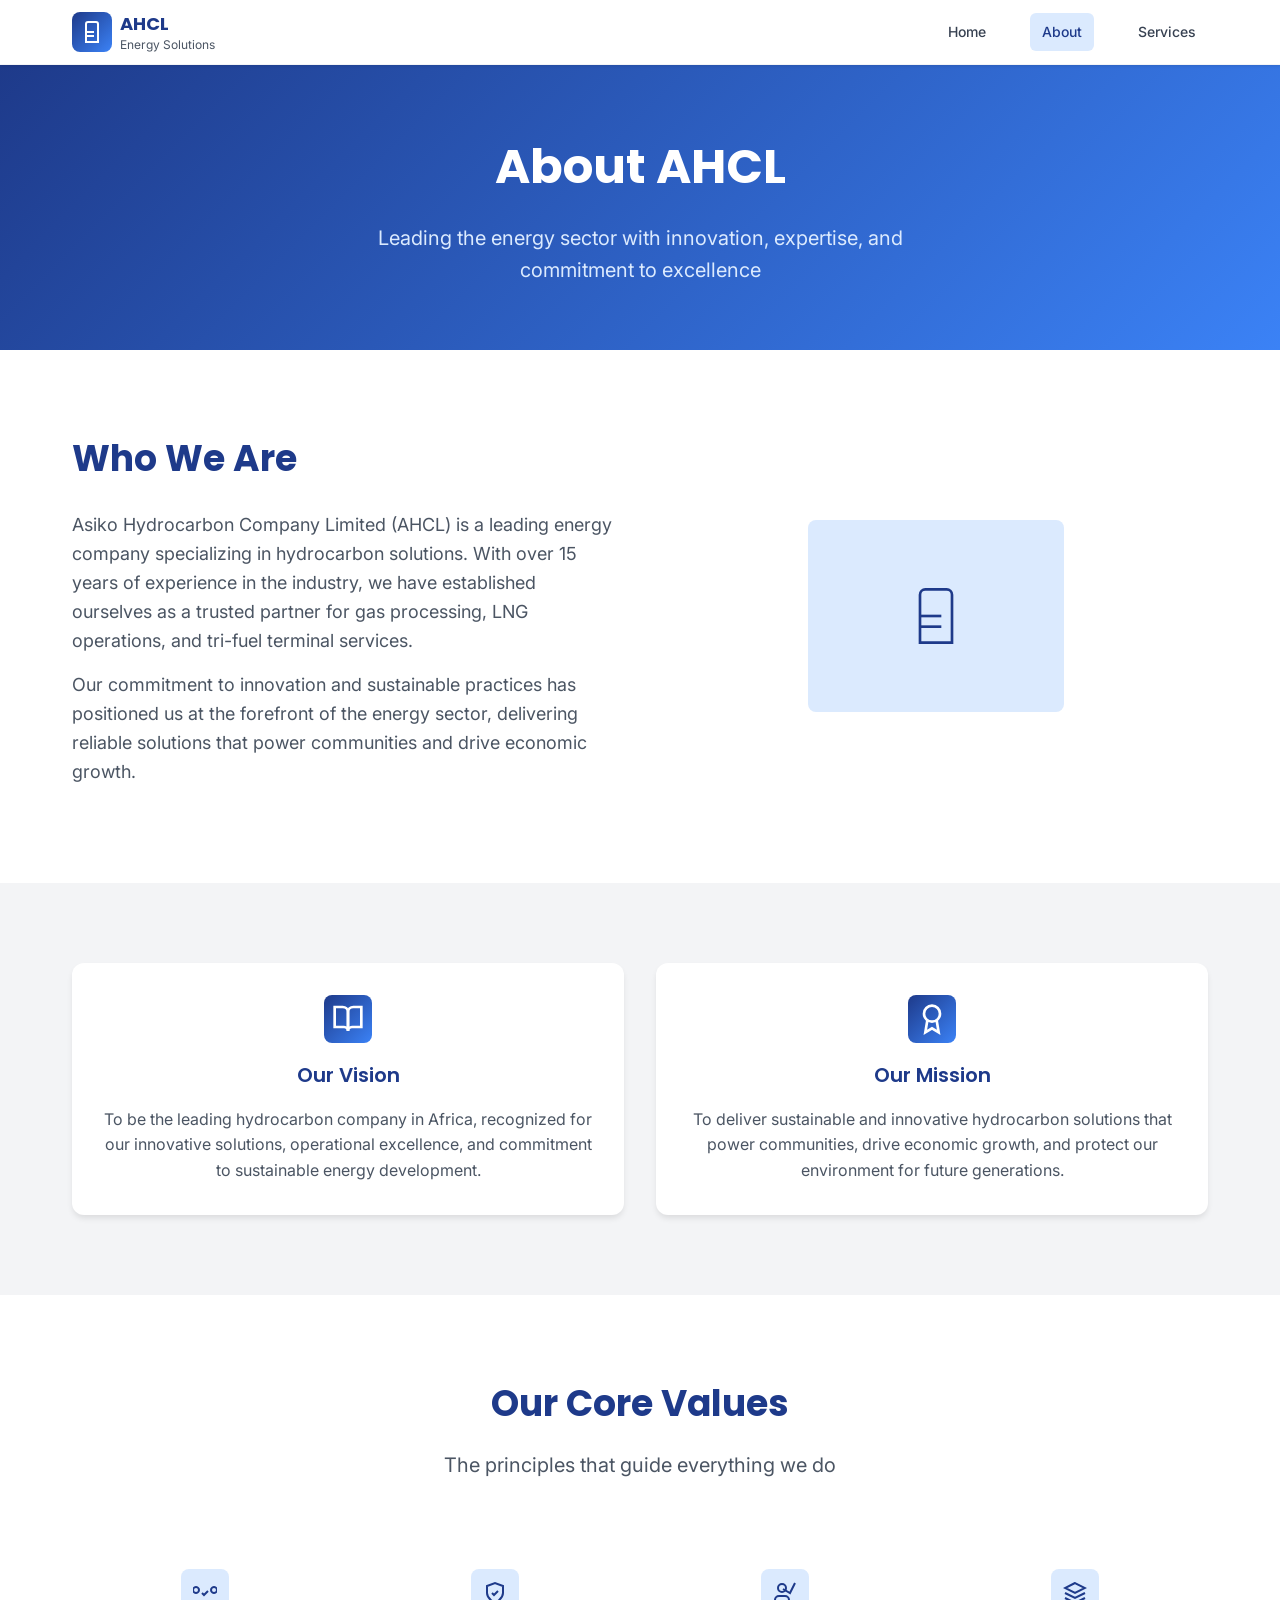
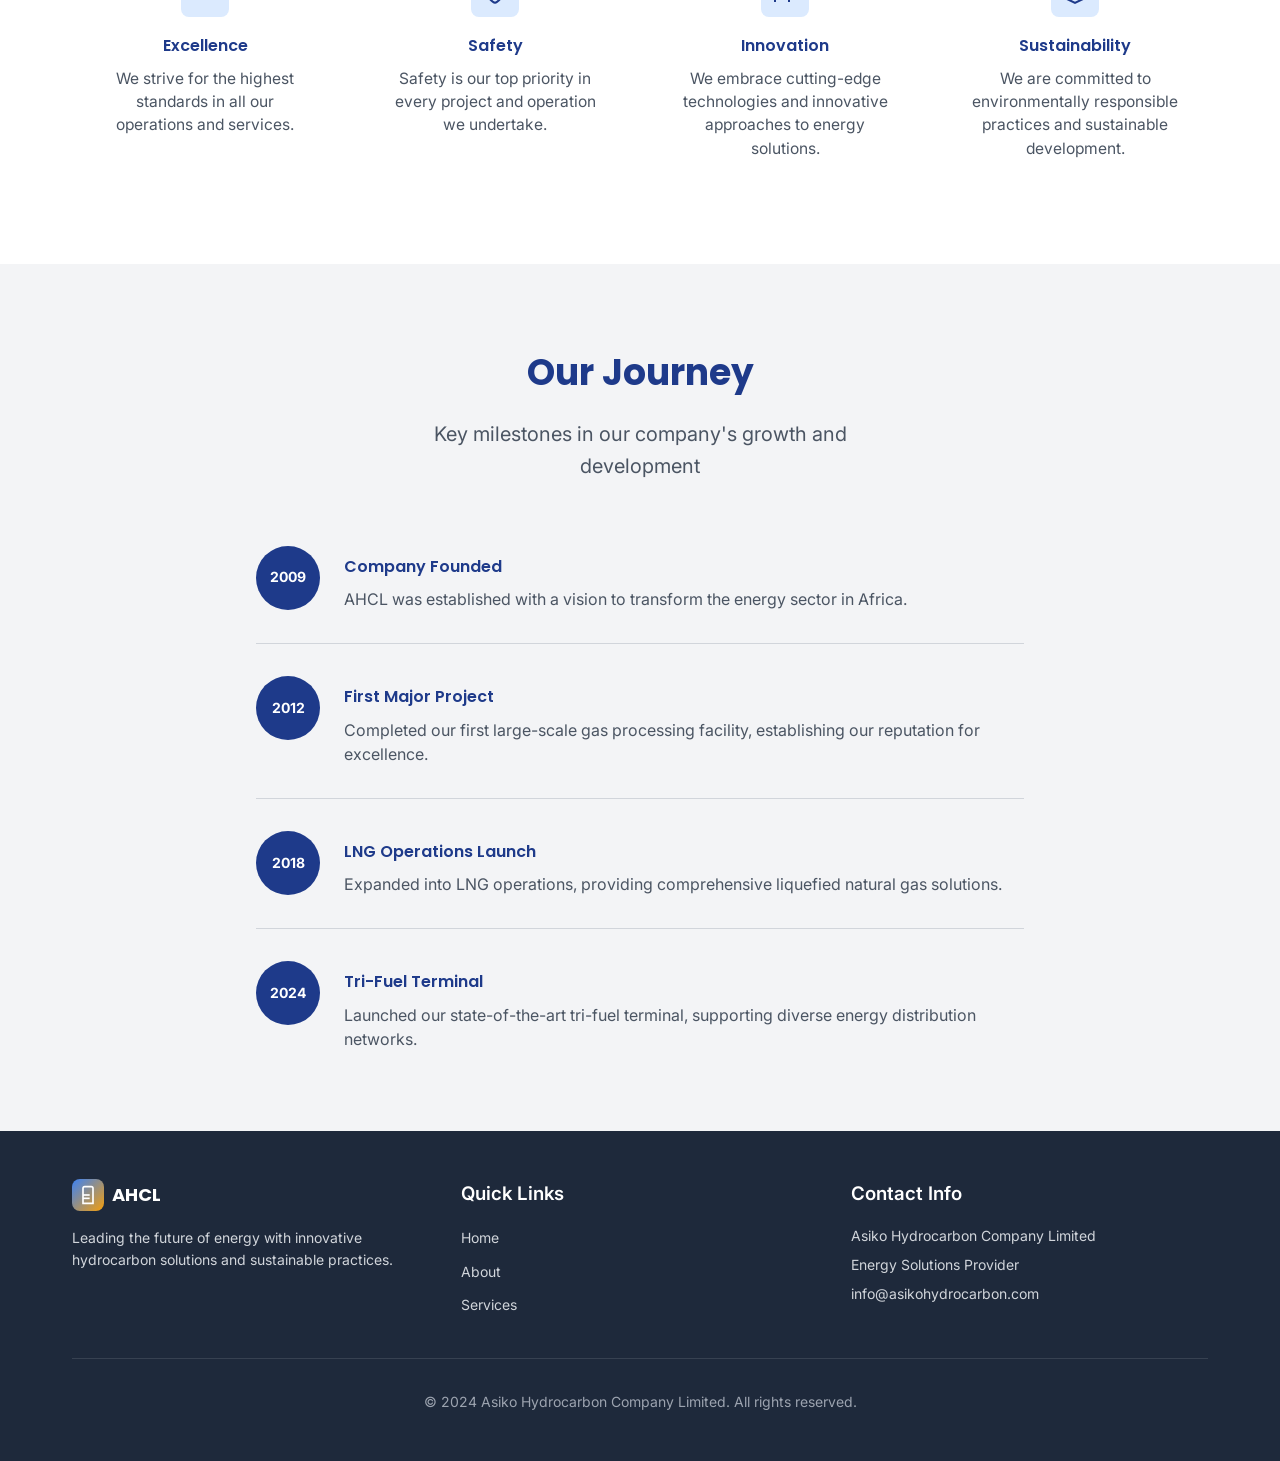
==== app/site/about.html @ 423af478 "feat: static site containerized with nginx" ====
<!DOCTYPE html>
<html lang="en">
<head>
    <meta charset="UTF-8">
    <meta name="viewport" content="width=device-width, initial-scale=1.0">
    <title>About - Asiko Hydrocarbon Company Limited</title>
    <meta name="description" content="Learn about Asiko Hydrocarbon Company Limited - Leading provider of hydrocarbon solutions">
    
    <link rel="preconnect" href="https://fonts.googleapis.com">
    <link rel="preconnect" href="https://fonts.gstatic.com" crossorigin>
    <link href="https://fonts.googleapis.com/css2?family=Inter:wght@300;400;500;600;700&family=Poppins:wght@400;500;600;700&display=swap" rel="stylesheet">
    <link rel="stylesheet" href="styles.css">
</head>
<body>
    <!-- Header -->
    <header class="header">
        <nav class="nav-container">
            <div class="nav-content">
                <!-- Logo -->
                <a href="index.html" class="logo-link">
                    <div class="logo-container">
                        <div class="logo-icon">
                            <svg width="24" height="24" viewBox="0 0 24 24" fill="none" stroke="currentColor" stroke-width="2">
                                <path d="M6 22V4a2 2 0 0 1 2-2h8a2 2 0 0 1 2 2v18Z"/>
                                <path d="M6 12h4h4"/>
                                <path d="M6 16h4h4"/>
                            </svg>
                        </div>
                        <div>
                            <div class="logo-title">AHCL</div>
                            <div class="logo-subtitle">Energy Solutions</div>
                        </div>
                    </div>
                </a>

                <!-- Desktop Navigation -->
                <div class="nav-desktop">
                    <a href="index.html" class="nav-link">Home</a>
                    <a href="about.html" class="nav-link active">About</a>
                    <a href="services.html" class="nav-link">Services</a>
                </div>

                <!-- Mobile menu button -->
                <button class="mobile-menu-btn" id="mobileMenuBtn">
                    <svg class="menu-icon" width="24" height="24" viewBox="0 0 24 24" fill="none" stroke="currentColor" stroke-width="2">
                        <line x1="4" x2="20" y1="6" y2="6"/>
                        <line x1="4" x2="20" y1="12" y2="12"/>
                        <line x1="4" x2="20" y1="18" y2="18"/>
                    </svg>
                    <svg class="close-icon hidden" width="24" height="24" viewBox="0 0 24 24" fill="none" stroke="currentColor" stroke-width="2">
                        <path d="m18 6-12 12"/>
                        <path d="m6 6 12 12"/>
                    </svg>
                </button>
            </div>

            <!-- Mobile Navigation -->
            <div class="nav-mobile hidden" id="mobileMenu">
                <div class="nav-mobile-content">
                    <a href="index.html" class="nav-mobile-link">Home</a>
                    <a href="about.html" class="nav-mobile-link active">About</a>
                    <a href="services.html" class="nav-mobile-link">Services</a>
                </div>
            </div>
        </nav>
    </header>

    <!-- Main Content -->
    <main>
        <!-- Page Header -->
        <section class="page-header">
            <div class="container">
                <h1 class="page-title">About AHCL</h1>
                <p class="page-description">
                    Leading the energy sector with innovation, expertise, and commitment to excellence
                </p>
            </div>
        </section>

        <!-- Company Overview -->
        <section class="section">
            <div class="container">
                <div class="content-grid">
                    <div class="content-text">
                        <h2 class="content-title">Who We Are</h2>
                        <p class="content-description">
                            Asiko Hydrocarbon Company Limited (AHCL) is a leading energy company specializing in 
                            hydrocarbon solutions. With over 15 years of experience in the industry, we have 
                            established ourselves as a trusted partner for gas processing, LNG operations, and 
                            tri-fuel terminal services.
                        </p>
                        <p class="content-description">
                            Our commitment to innovation and sustainable practices has positioned us at the 
                            forefront of the energy sector, delivering reliable solutions that power communities 
                            and drive economic growth.
                        </p>
                    </div>
                    <div class="content-image">
                        <div class="image-placeholder">
                            <svg width="64" height="64" viewBox="0 0 24 24" fill="none" stroke="currentColor" stroke-width="1">
                                <path d="M6 22V4a2 2 0 0 1 2-2h8a2 2 0 0 1 2 2v18Z"/>
                                <path d="M6 12h4h4"/>
                                <path d="M6 16h4h4"/>
                            </svg>
                        </div>
                    </div>
                </div>
            </div>
        </section>

        <!-- Vision & Mission -->
        <section class="section bg-light">
            <div class="container">
                <div class="vision-mission-grid">
                    <div class="vm-card">
                        <div class="vm-icon">
                            <svg width="32" height="32" viewBox="0 0 24 24" fill="none" stroke="currentColor" stroke-width="2">
                                <path d="M2 3h6a4 4 0 0 1 4 4v14a3 3 0 0 0-3-3H2z"/>
                                <path d="M22 3h-6a4 4 0 0 0-4 4v14a3 3 0 0 1 3-3h7z"/>
                            </svg>
                        </div>
                        <h3 class="vm-title">Our Vision</h3>
                        <p class="vm-description">
                            To be the leading hydrocarbon company in Africa, recognized for our innovative 
                            solutions, operational excellence, and commitment to sustainable energy development.
                        </p>
                    </div>

                    <div class="vm-card">
                        <div class="vm-icon">
                            <svg width="32" height="32" viewBox="0 0 24 24" fill="none" stroke="currentColor" stroke-width="2">
                                <circle cx="12" cy="8" r="6"/>
                                <path d="M15.477 12.89 17 22l-5-3-5 3 1.523-9.11"/>
                            </svg>
                        </div>
                        <h3 class="vm-title">Our Mission</h3>
                        <p class="vm-description">
                            To deliver sustainable and innovative hydrocarbon solutions that power communities, 
                            drive economic growth, and protect our environment for future generations.
                        </p>
                    </div>
                </div>
            </div>
        </section>

        <!-- Core Values -->
        <section class="section">
            <div class="container">
                <div class="section-header">
                    <h2 class="section-title">Our Core Values</h2>
                    <p class="section-description">
                        The principles that guide everything we do
                    </p>
                </div>

                <div class="values-grid">
                    <div class="value-item">
                        <div class="value-icon">
                            <svg width="24" height="24" viewBox="0 0 24 24" fill="none" stroke="currentColor" stroke-width="2">
                                <path d="M9 12l2 2 4-4"/>
                                <path d="M21 12c-1 0-3-1-3-3s2-3 3-3 3 1 3 3-2 3-3 3"/>
                                <path d="M3 12c1 0 3-1 3-3s-2-3-3-3-3 1-3 3 2 3 3 3"/>
                            </svg>
                        </div>
                        <h4 class="value-title">Excellence</h4>
                        <p class="value-description">
                            We strive for the highest standards in all our operations and services.
                        </p>
                    </div>

                    <div class="value-item">
                        <div class="value-icon">
                            <svg width="24" height="24" viewBox="0 0 24 24" fill="none" stroke="currentColor" stroke-width="2">
                                <path d="M12 22s8-4 8-10V5l-8-3-8 3v7c0 6 8 10 8 10"/>
                                <path d="m9 12 2 2 4-4"/>
                            </svg>
                        </div>
                        <h4 class="value-title">Safety</h4>
                        <p class="value-description">
                            Safety is our top priority in every project and operation we undertake.
                        </p>
                    </div>

                    <div class="value-item">
                        <div class="value-icon">
                            <svg width="24" height="24" viewBox="0 0 24 24" fill="none" stroke="currentColor" stroke-width="2">
                                <path d="M16 21v-2a4 4 0 0 0-4-4H6a4 4 0 0 0-4 4v2"/>
                                <circle cx="9" cy="7" r="4"/>
                                <path d="m22 2-5 10-7-4"/>
                            </svg>
                        </div>
                        <h4 class="value-title">Innovation</h4>
                        <p class="value-description">
                            We embrace cutting-edge technologies and innovative approaches to energy solutions.
                        </p>
                    </div>

                    <div class="value-item">
                        <div class="value-icon">
                            <svg width="24" height="24" viewBox="0 0 24 24" fill="none" stroke="currentColor" stroke-width="2">
                                <path d="M12 2L2 7l10 5 10-5-10-5z"/>
                                <path d="m2 17 10 5 10-5"/>
                                <path d="m2 12 10 5 10-5"/>
                            </svg>
                        </div>
                        <h4 class="value-title">Sustainability</h4>
                        <p class="value-description">
                            We are committed to environmentally responsible practices and sustainable development.
                        </p>
                    </div>
                </div>
            </div>
        </section>

        <!-- Company Timeline -->
        <section class="section bg-light">
            <div class="container">
                <div class="section-header">
                    <h2 class="section-title">Our Journey</h2>
                    <p class="section-description">
                        Key milestones in our company's growth and development
                    </p>
                </div>

                <div class="timeline">
                    <div class="timeline-item">
                        <div class="timeline-year">2009</div>
                        <div class="timeline-content">
                            <h4 class="timeline-title">Company Founded</h4>
                            <p class="timeline-description">
                                AHCL was established with a vision to transform the energy sector in Africa.
                            </p>
                        </div>
                    </div>

                    <div class="timeline-item">
                        <div class="timeline-year">2012</div>
                        <div class="timeline-content">
                            <h4 class="timeline-title">First Major Project</h4>
                            <p class="timeline-description">
                                Completed our first large-scale gas processing facility, establishing our reputation for excellence.
                            </p>
                        </div>
                    </div>

                    <div class="timeline-item">
                        <div class="timeline-year">2018</div>
                        <div class="timeline-content">
                            <h4 class="timeline-title">LNG Operations Launch</h4>
                            <p class="timeline-description">
                                Expanded into LNG operations, providing comprehensive liquefied natural gas solutions.
                            </p>
                        </div>
                    </div>

                    <div class="timeline-item">
                        <div class="timeline-year">2024</div>
                        <div class="timeline-content">
                            <h4 class="timeline-title">Tri-Fuel Terminal</h4>
                            <p class="timeline-description">
                                Launched our state-of-the-art tri-fuel terminal, supporting diverse energy distribution networks.
                            </p>
                        </div>
                    </div>
                </div>
            </div>
        </section>
    </main>

    <!-- Footer -->
    <footer class="footer">
        <div class="container">
            <div class="footer-content">
                <div class="footer-section">
                    <div class="footer-logo">
                        <div class="footer-logo-icon">
                            <svg width="20" height="20" viewBox="0 0 24 24" fill="none" stroke="currentColor" stroke-width="2">
                                <path d="M6 22V4a2 2 0 0 1 2-2h8a2 2 0 0 1 2 2v18Z"/>
                                <path d="M6 12h4h4"/>
                                <path d="M6 16h4h4"/>
                            </svg>
                        </div>
                        <span class="footer-logo-text">AHCL</span>
                    </div>
                    <p class="footer-description">
                        Leading the future of energy with innovative hydrocarbon solutions and sustainable practices.
                    </p>
                </div>

                <div class="footer-section">
                    <h3 class="footer-title">Quick Links</h3>
                    <ul class="footer-links">
                        <li><a href="index.html">Home</a></li>
                        <li><a href="about.html">About</a></li>
                        <li><a href="services.html">Services</a></li>
                    </ul>
                </div>

                <div class="footer-section">
                    <h3 class="footer-title">Contact Info</h3>
                    <div class="footer-contact">
                        <p>Asiko Hydrocarbon Company Limited</p>
                        <p>Energy Solutions Provider</p>
                        <p>info@asikohydrocarbon.com</p>
                    </div>
                </div>
            </div>

            <div class="footer-bottom">
                <p>&copy; 2024 Asiko Hydrocarbon Company Limited. All rights reserved.</p>
            </div>
        </div>
    </footer>

    <script src="script.js"></script>
</body>
</html>
---- app/site/styles.css ----
/* Reset and Base Styles */
* {
    margin: 0;
    padding: 0;
    box-sizing: border-box;
}

body {
    font-family: 'Inter', system-ui, sans-serif;
    line-height: 1.6;
    color: #374151;
    background-color: #ffffff;
}

.container {
    max-width: 1200px;
    margin: 0 auto;
    padding: 0 1rem;
}

@media (min-width: 640px) {
    .container {
        padding: 0 1.5rem;
    }
}

@media (min-width: 1024px) {
    .container {
        padding: 0 2rem;
    }
}

/* Utility Classes */
.hidden {
    display: none;
}

/* Color Variables */
:root {
    --primary: #1e3a8a;
    --secondary: #3b82f6;
    --accent: #f59e0b;
    --light: #dbeafe;
    --dark: #1e293b;
    --gray-100: #f3f4f6;
    --gray-300: #d1d5db;
    --gray-600: #4b5563;
    --gray-700: #374151;
}

/* Header Styles */
.header {
    background: white;
    box-shadow: 0 1px 3px rgba(0, 0, 0, 0.1);
    border-bottom: 1px solid var(--gray-100);
    position: sticky;
    top: 0;
    z-index: 50;
}

.nav-container {
    max-width: 1200px;
    margin: 0 auto;
    padding: 0 1rem;
}

@media (min-width: 640px) {
    .nav-container {
        padding: 0 1.5rem;
    }
}

@media (min-width: 1024px) {
    .nav-container {
        padding: 0 2rem;
    }
}

.nav-content {
    display: flex;
    justify-content: space-between;
    align-items: center;
    height: 4rem;
}

/* Logo Styles */
.logo-link {
    text-decoration: none;
    color: inherit;
}

.logo-container {
    display: flex;
    align-items: center;
    gap: 0.5rem;
    transition: transform 0.2s ease;
}

.logo-container:hover {
    transform: scale(1.05);
}

.logo-icon {
    width: 2.5rem;
    height: 2.5rem;
    background: linear-gradient(135deg, var(--primary), var(--secondary));
    border-radius: 0.5rem;
    display: flex;
    align-items: center;
    justify-content: center;
    color: white;
}

.logo-title {
    font-family: 'Poppins', sans-serif;
    font-weight: 700;
    font-size: 1.125rem;
    color: var(--primary);
}

.logo-subtitle {
    font-size: 0.75rem;
    color: var(--gray-600);
    margin-top: -0.25rem;
}

/* Navigation Styles */
.nav-desktop {
    display: none;
    align-items: center;
    gap: 2rem;
}

@media (min-width: 768px) {
    .nav-desktop {
        display: flex;
    }
}

.nav-link {
    padding: 0.5rem 0.75rem;
    border-radius: 0.375rem;
    font-size: 0.875rem;
    font-weight: 500;
    text-decoration: none;
    color: var(--gray-700);
    transition: all 0.2s ease;
}

.nav-link:hover {
    color: var(--primary);
    background-color: var(--gray-100);
}

.nav-link.active {
    color: var(--primary);
    background-color: var(--light);
}

/* Mobile Menu */
.mobile-menu-btn {
    display: flex;
    align-items: center;
    justify-content: center;
    padding: 0.5rem;
    border: none;
    background: none;
    border-radius: 0.375rem;
    color: var(--gray-600);
    cursor: pointer;
    transition: all 0.2s ease;
}

@media (min-width: 768px) {
    .mobile-menu-btn {
        display: none;
    }
}

.mobile-menu-btn:hover {
    color: var(--primary);
    background-color: var(--gray-100);
}

.nav-mobile {
    border-top: 1px solid var(--gray-100);
}

@media (min-width: 768px) {
    .nav-mobile {
        display: none;
    }
}

.nav-mobile-content {
    padding: 0.5rem 0;
    display: flex;
    flex-direction: column;
    gap: 0.25rem;
}

.nav-mobile-link {
    display: block;
    padding: 0.5rem 0.75rem;
    border-radius: 0.375rem;
    font-size: 1rem;
    font-weight: 500;
    text-decoration: none;
    color: var(--gray-700);
    transition: all 0.2s ease;
}

.nav-mobile-link:hover {
    color: var(--primary);
    background-color: var(--gray-100);
}

.nav-mobile-link.active {
    color: var(--primary);
    background-color: var(--light);
}

/* Hero Section */
.hero {
    background: linear-gradient(135deg, var(--primary) 0%, var(--secondary) 50%, #60a5fa 100%);
    position: relative;
    overflow: hidden;
}

.hero-overlay {
    position: absolute;
    inset: 0;
    background: rgba(0, 0, 0, 0.1);
}

.hero-content {
    position: relative;
    max-width: 1200px;
    margin: 0 auto;
    padding: 6rem 1rem 8rem;
    text-align: center;
}

@media (min-width: 640px) {
    .hero-content {
        padding: 6rem 1.5rem 8rem;
    }
}

@media (min-width: 1024px) {
    .hero-content {
        padding: 8rem 2rem;
    }
}

.hero-text {
    animation: fadeIn 0.6s ease-out;
}

.hero-title {
    font-family: 'Poppins', sans-serif;
    font-weight: 700;
    font-size: 2.5rem;
    color: white;
    margin-bottom: 1.5rem;
    line-height: 1.2;
}

@media (min-width: 768px) {
    .hero-title {
        font-size: 3.75rem;
    }
}

@media (min-width: 1024px) {
    .hero-title {
        font-size: 4.5rem;
    }
}

.hero-subtitle {
    display: block;
    color: var(--accent);
}

.hero-description {
    font-size: 1.25rem;
    color: #dbeafe;
    margin-bottom: 2rem;
    max-width: 48rem;
    margin-left: auto;
    margin-right: auto;
    line-height: 1.6;
}

@media (min-width: 768px) {
    .hero-description {
        font-size: 1.5rem;
    }
}

.hero-buttons {
    display: flex;
    flex-direction: column;
    gap: 1rem;
    justify-content: center;
    align-items: center;
}

@media (min-width: 640px) {
    .hero-buttons {
        flex-direction: row;
    }
}

.hero-gradient-bottom {
    position: absolute;
    bottom: 0;
    left: 0;
    right: 0;
    height: 6rem;
    background: linear-gradient(to top, white, transparent);
}

/* Button Styles */
.btn {
    display: inline-flex;
    align-items: center;
    gap: 0.5rem;
    padding: 1rem 2rem;
    font-weight: 600;
    border-radius: 0.5rem;
    text-decoration: none;
    transition: all 0.3s ease;
    border: 2px solid transparent;
}

.btn-primary {
    background: white;
    color: var(--primary);
    box-shadow: 0 10px 15px -3px rgba(0, 0, 0, 0.1);
}

.btn-primary:hover {
    background: var(--gray-100);
    transform: scale(1.05);
}

.btn-secondary {
    border: 2px solid white;
    color: white;
    background: transparent;
}

.btn-secondary:hover {
    background: white;
    color: var(--primary);
}

/* Page Header */
.page-header {
    background: linear-gradient(135deg, var(--primary) 0%, var(--secondary) 100%);
    color: white;
    padding: 4rem 0;
    text-align: center;
}

.page-title {
    font-family: 'Poppins', sans-serif;
    font-weight: 700;
    font-size: 2.25rem;
    margin-bottom: 1rem;
}

@media (min-width: 768px) {
    .page-title {
        font-size: 3rem;
    }
}

.page-description {
    font-size: 1.125rem;
    color: #dbeafe;
    max-width: 36rem;
    margin: 0 auto;
}

@media (min-width: 768px) {
    .page-description {
        font-size: 1.25rem;
    }
}

/* Section Styles */
.section {
    padding: 5rem 0;
}

.bg-light {
    background-color: var(--gray-100);
}

.section-header {
    text-align: center;
    margin-bottom: 4rem;
}

.section-title {
    font-family: 'Poppins', sans-serif;
    font-weight: 700;
    font-size: 1.875rem;
    color: var(--primary);
    margin-bottom: 1rem;
}

@media (min-width: 768px) {
    .section-title {
        font-size: 2.25rem;
    }
}

.section-description {
    font-size: 1.125rem;
    color: var(--gray-600);
    max-width: 32rem;
    margin: 0 auto;
}

@media (min-width: 768px) {
    .section-description {
        font-size: 1.25rem;
    }
}

.section-footer {
    text-align: center;
    margin-top: 3rem;
}

/* Stats Section */
.stats {
    padding: 4rem 0;
    background-color: var(--gray-100);
}

.stats-grid {
    display: grid;
    grid-template-columns: repeat(2, 1fr);
    gap: 2rem;
}

@media (min-width: 1024px) {
    .stats-grid {
        grid-template-columns: repeat(4, 1fr);
    }
}

.stat-item {
    text-align: center;
    animation: slideIn 0.6s ease-out;
}

.stat-number {
    font-size: 1.875rem;
    font-weight: 700;
    color: var(--primary);
    margin-bottom: 0.5rem;
}

@media (min-width: 1024px) {
    .stat-number {
        font-size: 2.25rem;
    }
}

.stat-label {
    color: var(--gray-600);
    font-weight: 500;
}

/* Services Preview */
.services-preview {
    padding: 5rem 0;
}

.services-grid {
    display: grid;
    grid-template-columns: 1fr;
    gap: 2rem;
}

@media (min-width: 768px) {
    .services-grid {
        grid-template-columns: repeat(3, 1fr);
    }
}

.service-card {
    background: white;
    border-radius: 0.75rem;
    padding: 2rem;
    box-shadow: 0 10px 15px -3px rgba(0, 0, 0, 0.1);
    border: 1px solid var(--gray-100);
    transition: all 0.3s ease;
}

.service-card:hover {
    transform: translateY(-8px);
    box-shadow: 0 20px 40px rgba(59, 130, 246, 0.15);
}

.service-icon {
    width: 4rem;
    height: 4rem;
    background: linear-gradient(135deg, var(--primary), var(--secondary));
    border-radius: 0.75rem;
    display: flex;
    align-items: center;
    justify-content: center;
    color: white;
    margin-bottom: 1.5rem;
}

.service-title {
    font-family: 'Poppins', sans-serif;
    font-weight: 600;
    font-size: 1.25rem;
    color: var(--primary);
    margin-bottom: 1rem;
}

.service-description {
    color: var(--gray-600);
    line-height: 1.6;
}

/* Services Detailed */
.services-detailed-grid {
    display: grid;
    grid-template-columns: 1fr;
    gap: 2rem;
}

@media (min-width: 1024px) {
    .services-detailed-grid {
        grid-template-columns: repeat(3, 1fr);
    }
}

.service-detailed-card {
    background: white;
    border-radius: 0.75rem;
    padding: 2rem;
    box-shadow: 0 4px 6px -1px rgba(0, 0, 0, 0.1);
    border: 1px solid var(--gray-100);
}

.service-detailed-header {
    display: flex;
    align-items: center;
    gap: 1rem;
    margin-bottom: 1rem;
}

.service-detailed-icon {
    width: 3rem;
    height: 3rem;
    background: linear-gradient(135deg, var(--primary), var(--secondary));
    border-radius: 0.5rem;
    display: flex;
    align-items: center;
    justify-content: center;
    color: white;
}

.service-detailed-title {
    font-family: 'Poppins', sans-serif;
    font-weight: 600;
    font-size: 1.25rem;
    color: var(--primary);
}

.service-detailed-description {
    color: var(--gray-600);
    line-height: 1.6;
    margin-bottom: 1.5rem;
}

.service-features {
    list-style: none;
}

.service-features li {
    padding: 0.5rem 0;
    color: var(--gray-700);
    position: relative;
    padding-left: 1.5rem;
}

.service-features li::before {
    content: "✓";
    color: var(--secondary);
    font-weight: bold;
    position: absolute;
    left: 0;
}

/* Mission Section */
.mission {
    padding: 5rem 0;
    background: linear-gradient(135deg, var(--light), #bfdbfe);
}

.mission-content {
    max-width: 64rem;
    margin: 0 auto;
    text-align: center;
}

.mission-icon {
    width: 5rem;
    height: 5rem;
    background: linear-gradient(135deg, var(--primary), var(--accent));
    border-radius: 50%;
    display: flex;
    align-items: center;
    justify-content: center;
    color: white;
    margin: 0 auto 2rem;
}

.mission-title {
    font-family: 'Poppins', sans-serif;
    font-weight: 700;
    font-size: 1.875rem;
    color: var(--primary);
    margin-bottom: 1.5rem;
}

@media (min-width: 768px) {
    .mission-title {
        font-size: 2.25rem;
    }
}

.mission-description {
    font-size: 1.125rem;
    color: var(--gray-700);
    line-height: 1.6;
}

@media (min-width: 768px) {
    .mission-description {
        font-size: 1.25rem;
    }
}

/* Content Grid (About Page) */
.content-grid {
    display: grid;
    grid-template-columns: 1fr;
    gap: 3rem;
    align-items: center;
}

@media (min-width: 1024px) {
    .content-grid {
        grid-template-columns: 1fr 1fr;
    }
}


.content-title {
    font-family: 'Poppins', sans-serif;
    font-weight: 700;
    font-size: 1.875rem;
    color: var(--primary);
    margin-bottom: 1.5rem;
}

@media (min-width: 768px) {
    .content-title {
        font-size: 2.25rem;
    }
}

.content-description {
    color: var(--gray-600);
    line-height: 1.6;
    margin-bottom: 1rem;
    font-size: 1.125rem;
}

.content-image {
    display: flex;
    justify-content: center;
    align-items: center;
}

.image-placeholder {
    width: 16rem;
    height: 12rem;
    background: var(--light);
    border-radius: 0.5rem;
    display: flex;
    align-items: center;
    justify-content: center;
    color: var(--primary);
}

/* Vision & Mission Cards */
.vision-mission-grid {
    display: grid;
    grid-template-columns: 1fr;
    gap: 2rem;
}

@media (min-width: 768px) {
    .vision-mission-grid {
        grid-template-columns: repeat(2, 1fr);
    }
}

.vm-card {
    background: white;
    border-radius: 0.75rem;
    padding: 2rem;
    box-shadow: 0 4px 6px -1px rgba(0, 0, 0, 0.1);
    text-align: center;
}

.vm-icon {
    width: 3rem;
    height: 3rem;
    background: linear-gradient(135deg, var(--primary), var(--secondary));
    border-radius: 0.5rem;
    display: flex;
    align-items: center;
    justify-content: center;
    color: white;
    margin: 0 auto 1rem;
}

.vm-title {
    font-family: 'Poppins', sans-serif;
    font-weight: 600;
    font-size: 1.25rem;
    color: var(--primary);
    margin-bottom: 1rem;
}

.vm-description {
    color: var(--gray-600);
    line-height: 1.6;
}

/* Values Grid */
.values-grid {
    display: grid;
    grid-template-columns: 1fr;
    gap: 1.5rem;
}

@media (min-width: 640px) {
    .values-grid {
        grid-template-columns: repeat(2, 1fr);
    }
}

@media (min-width: 1024px) {
    .values-grid {
        grid-template-columns: repeat(4, 1fr);
    }
}

.value-item {
    text-align: center;
    padding: 1.5rem;
}

.value-icon {
    width: 3rem;
    height: 3rem;
    background: var(--light);
    border-radius: 0.5rem;
    display: flex;
    align-items: center;
    justify-content: center;
    color: var(--primary);
    margin: 0 auto 1rem;
}

.value-title {
    font-family: 'Poppins', sans-serif;
    font-weight: 600;
    color: var(--primary);
    margin-bottom: 0.5rem;
}

.value-description {
    color: var(--gray-600);
    font-size: 0.975rem;
    line-height: 1.5;
}

/* Timeline */
.timeline {
    max-width: 48rem;
    margin: 0 auto;
}

.timeline-item {
    display: flex;
    gap: 1.5rem;
    margin-bottom: 2rem;
    padding-bottom: 2rem;
    border-bottom: 1px solid var(--gray-300);
}

.timeline-item:last-child {
    border-bottom: none;
    margin-bottom: 0;
    padding-bottom: 0;
}

.timeline-year {
    flex-shrink: 0;
    width: 4rem;
    height: 4rem;
    background: var(--primary);
    color: white;
    border-radius: 50%;
    display: flex;
    align-items: center;
    justify-content: center;
    font-weight: 700;
    font-size: 0.875rem;
}

.timeline-content {
    flex: 1;
    padding-top: 0.5rem;
}

.timeline-title {
    font-family: 'Poppins', sans-serif;
    font-weight: 600;
    color: var(--primary);
    margin-bottom: 0.5rem;
}

.timeline-description {
    color: var(--gray-600);
    line-height: 1.5;
}

/* Process Grid */
.process-grid {
    display: grid;
    grid-template-columns: 1fr;
    gap: 2rem;
}

@media (min-width: 640px) {
    .process-grid {
        grid-template-columns: repeat(2, 1fr);
    }
}

@media (min-width: 1024px) {
    .process-grid {
        grid-template-columns: repeat(4, 1fr);
    }
}

.process-step {
    text-align: center;
    padding: 1.5rem;
}

.process-number {
    width: 3rem;
    height: 3rem;
    background: var(--primary);
    color: white;
    border-radius: 50%;
    display: flex;
    align-items: center;
    justify-content: center;
    font-weight: 700;
    font-size: 1.125rem;
    margin: 0 auto 1rem;
}

.process-title {
    font-family: 'Poppins', sans-serif;
    font-weight: 600;
    color: var(--primary);
    margin-bottom: 0.5rem;
}

.process-description {
    color: var(--gray-600);
    font-size: 0.875rem;
    line-height: 1.5;
}

/* Advantages Grid */
.advantages-grid {
    display: grid;
    grid-template-columns: 1fr;
    gap: 1.5rem;
}

@media (min-width: 640px) {
    .advantages-grid {
        grid-template-columns: repeat(2, 1fr);
    }
}

@media (min-width: 1024px) {
    .advantages-grid {
        grid-template-columns: repeat(4, 1fr);
    }
}

.advantage-item {
    text-align: center;
    padding: 1.5rem;
    background: white;
    border-radius: 0.5rem;
    box-shadow: 0 1px 3px rgba(0, 0, 0, 0.1);
}

.advantage-icon {
    width: 3rem;
    height: 3rem;
    background: var(--light);
    border-radius: 0.5rem;
    display: flex;
    align-items: center;
    justify-content: center;
    color: var(--primary);
    margin: 0 auto 1rem;
}

.advantage-title {
    font-family: 'Poppins', sans-serif;
    font-weight: 600;
    color: var(--primary);
    margin-bottom: 0.5rem;
    font-size: 0.875rem;
}

.advantage-description {
    color: var(--gray-600);
    font-size: 0.875rem;
    line-height: 1.5;
}

/* Footer */
.footer {
    background: var(--dark);
    color: white;
    padding: 3rem 0;
}

.footer-content {
    display: grid;
    grid-template-columns: 1fr;
    gap: 2rem;
}

@media (min-width: 768px) {
    .footer-content {
        grid-template-columns: repeat(3, 1fr);
    }
}



.footer-logo {
    display: flex;
    align-items: center;
    gap: 0.5rem;
    margin-bottom: 1rem;
}

.footer-logo-icon {
    width: 2rem;
    height: 2rem;
    background: linear-gradient(135deg, var(--secondary), var(--accent));
    border-radius: 0.5rem;
    display: flex;
    align-items: center;
    justify-content: center;
    color: white;
}

.footer-logo-text {
    font-family: 'Poppins', sans-serif;
    font-weight: 700;
    font-size: 1.125rem;
}

.footer-description {
    color: #d1d5db;
    font-size: 0.875rem;
    line-height: 1.6;
}

.footer-title {
    font-weight: 600;
    margin-bottom: 1rem;
}

.footer-links {
    list-style: none;
}

.footer-links li {
    margin-bottom: 0.5rem;
}

.footer-links a {
    color: #d1d5db;
    text-decoration: none;
    font-size: 0.875rem;
    transition: color 0.2s ease;
}

.footer-links a:hover {
    color: white;
}

.footer-contact {
    font-size: 0.875rem;
    color: #d1d5db;
    line-height: 1.5;
}

.footer-contact p {
    margin-bottom: 0.5rem;
}

.footer-bottom {
    border-top: 1px solid #374151;
    margin-top: 2rem;
    padding-top: 2rem;
    text-align: center;
    font-size: 0.875rem;
    color: #9ca3af;
}

/* Animations */
@keyframes fadeIn {
    from {
        opacity: 0;
        transform: translateY(20px);
    }
    to {
        opacity: 1;
        transform: translateY(0);
    }
}

@keyframes slideIn {
    from {
        opacity: 0;
        transform: translateX(-20px);
    }
    to {
        opacity: 1;
        transform: translateX(0);
    }
}

/* Responsive adjustments */
@media (max-width: 640px) {
    .hero-content {
        padding: 4rem 1rem 6rem;
    }
    
    .hero-title {
        font-size: 2rem;
    }
    
    .hero-description {
        font-size: 1rem;
    }
    
    .section {
        padding: 3rem 0;
    }
}
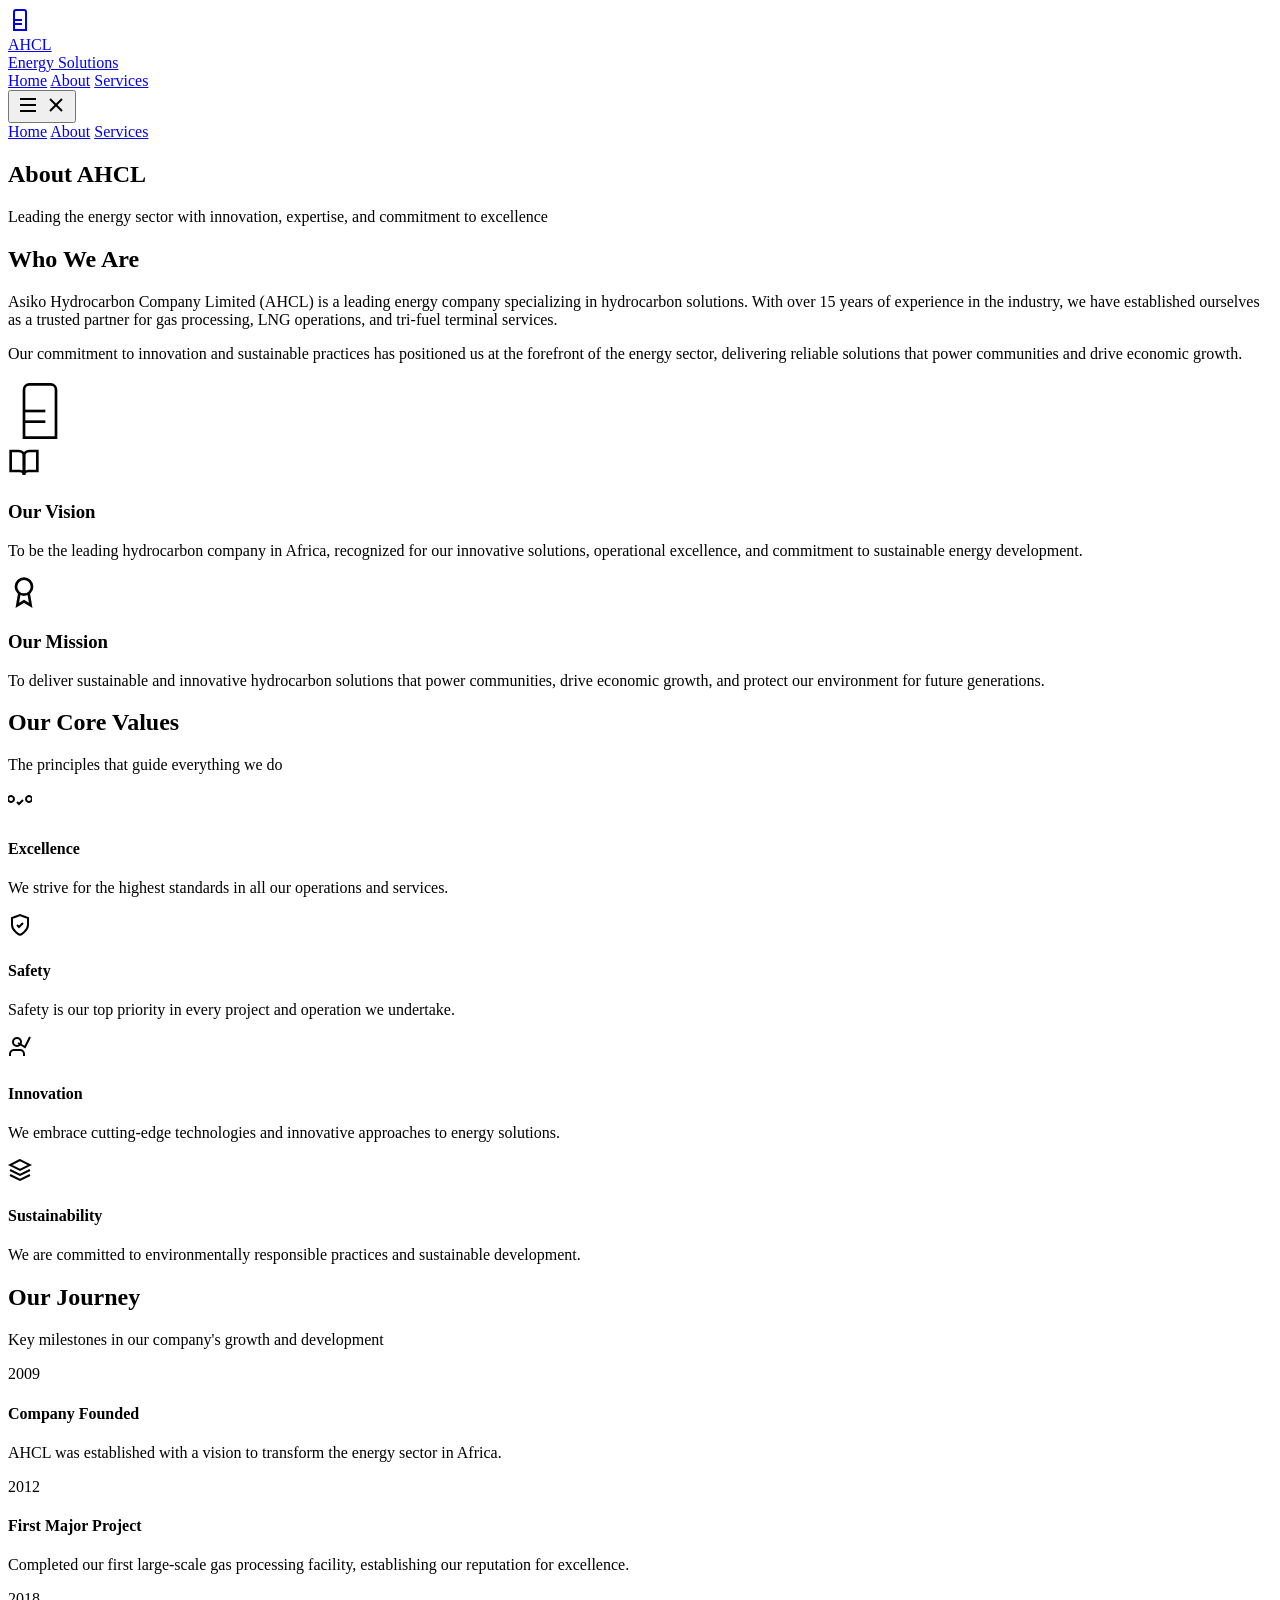
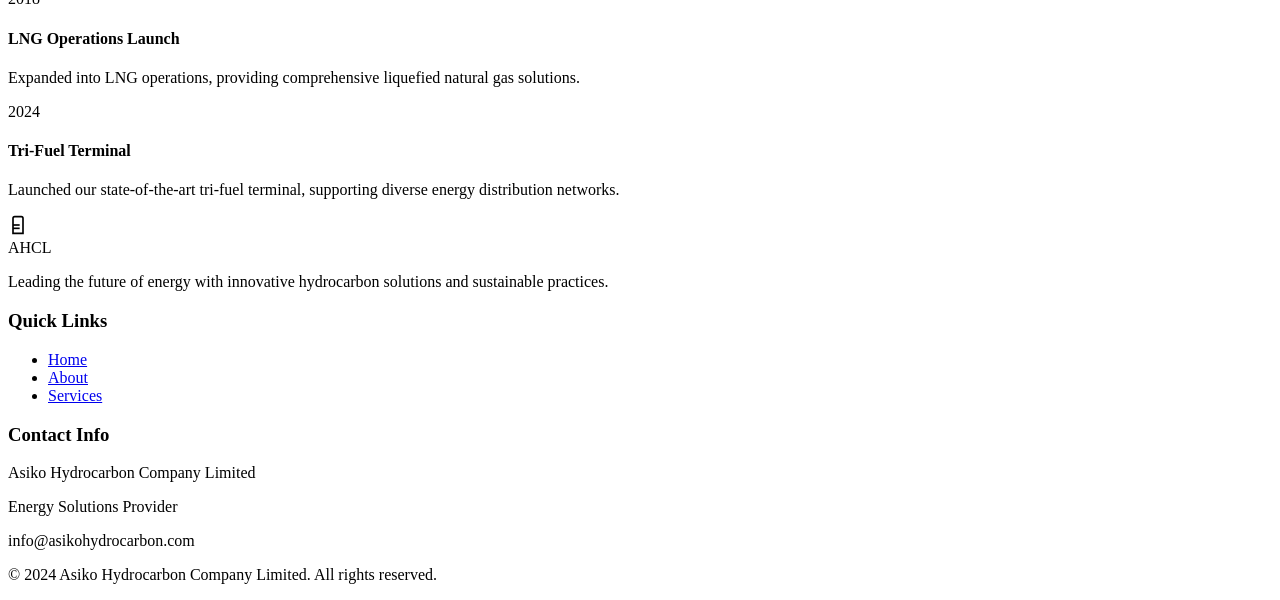
==== commit 002b4e5a: "Chore && fix: modified the entire file to be automated" ====
--- a/app/site/about.html
+++ b/app/site/about.html
@@ -10,7 +10,7 @@
     <link rel="preconnect" href="https://fonts.googleapis.com">
     <link rel="preconnect" href="https://fonts.gstatic.com" crossorigin>
     <link href="https://fonts.googleapis.com/css2?family=Inter:wght@300;400;500;600;700&family=Poppins:wght@400;500;600;700&display=swap" rel="stylesheet">
-    <link rel="stylesheet" href="styles.css">
+    <link rel="stylesheet" href="/styles.css">
 </head>
 <body>
     <!-- Header -->
@@ -18,7 +18,7 @@
         <nav class="nav-container">
             <div class="nav-content">
                 <!-- Logo -->
-                <a href="index.html" class="logo-link">
+                <a href="/index.html" class="logo-link">
                     <div class="logo-container">
                         <div class="logo-icon">
                             <svg width="24" height="24" viewBox="0 0 24 24" fill="none" stroke="currentColor" stroke-width="2">
@@ -36,9 +36,9 @@
 
                 <!-- Desktop Navigation -->
                 <div class="nav-desktop">
-                    <a href="index.html" class="nav-link">Home</a>
-                    <a href="about.html" class="nav-link active">About</a>
-                    <a href="services.html" class="nav-link">Services</a>
+                    <a href="/index.html" class="nav-link">Home</a>
+                    <a href="/about.html" class="nav-link active">About</a>
+                    <a href="/services.html" class="nav-link">Services</a>
                 </div>
 
                 <!-- Mobile menu button -->
@@ -58,9 +58,9 @@
             <!-- Mobile Navigation -->
             <div class="nav-mobile hidden" id="mobileMenu">
                 <div class="nav-mobile-content">
-                    <a href="index.html" class="nav-mobile-link">Home</a>
-                    <a href="about.html" class="nav-mobile-link active">About</a>
-                    <a href="services.html" class="nav-mobile-link">Services</a>
+                    <a href="/index.html" class="nav-mobile-link">Home</a>
+                    <a href="/about.html" class="nav-mobile-link active">About</a>
+                    <a href="/services.html" class="nav-mobile-link">Services</a>
                 </div>
             </div>
         </nav>
@@ -291,9 +291,9 @@
                 <div class="footer-section">
                     <h3 class="footer-title">Quick Links</h3>
                     <ul class="footer-links">
-                        <li><a href="index.html">Home</a></li>
-                        <li><a href="about.html">About</a></li>
-                        <li><a href="services.html">Services</a></li>
+                        <li><a href="app/site/index.html">Home</a></li>
+                        <li><a href="app/site/about.html">About</a></li>
+                        <li><a href="app/site/services.html">Services</a></li>
                     </ul>
                 </div>
 
@@ -313,6 +313,6 @@
         </div>
     </footer>
 
-    <script src="script.js"></script>
+    <script src="/app/site/script.js"></script>
 </body>
 </html>
